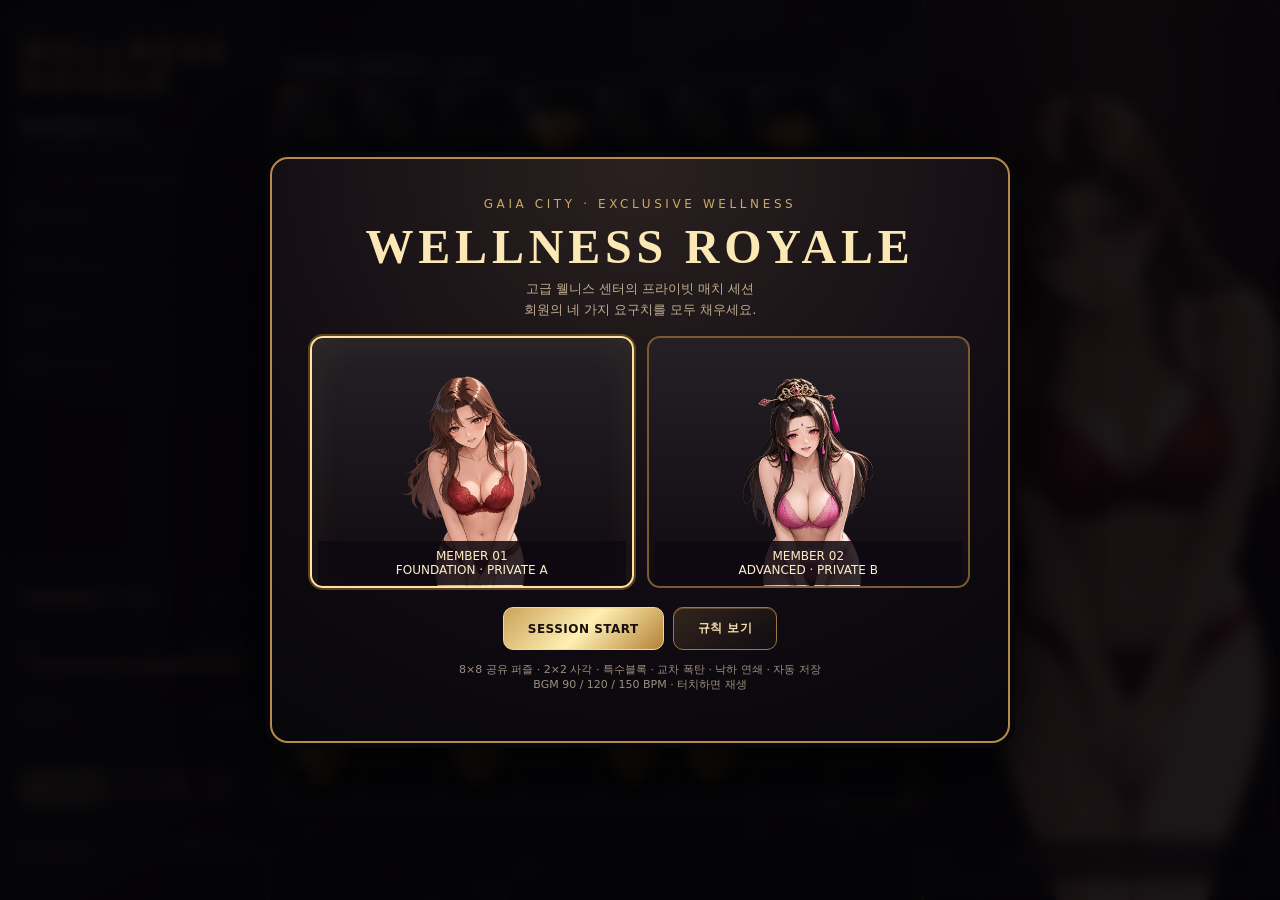
==== index.html @ 06c5abaf "Backup v0.4 complete game, 24 original portrait sheets, gold tile art, audio and handoff" ====
<!doctype html>
<html lang="ko">
<head>
<meta charset="utf-8">
<meta name="viewport" content="width=device-width,initial-scale=1,maximum-scale=1,viewport-fit=cover">
<meta name="theme-color" content="#100d11">
<title>GAIA · WELLNESS ROYALE</title>
<style>
:root{--gold:#e4c58a;--light:#fff0c6;--dim:#aa8a5c;--edge:#6f542f;--dark:#0c090d;--red:#c86162;--green:#66c49b;--frame:url("[data-uri]");font-family:"Noto Sans KR","Malgun Gothic",system-ui,sans-serif;color:var(--light)}
*{box-sizing:border-box;-webkit-tap-highlight-color:transparent}
html,body{margin:0;width:100%;height:100%;overflow:hidden;background:#080609;touch-action:manipulation}
button{font:inherit;color:inherit;cursor:pointer;touch-action:manipulation}
button:disabled{cursor:default;opacity:.42}
#game{height:100dvh;width:100%;max-width:2200px;margin:auto;display:grid;grid-template-areas:"goals board member" "hud board member";grid-template-columns:clamp(205px,21vw,325px) minmax(0,1fr) clamp(245px,28vw,520px);grid-template-rows:minmax(0,62%) minmax(0,38%);gap:0;background:#100c10 url("[data-uri]") center/cover;position:relative;isolation:isolate}
#game:before{content:"";position:absolute;inset:0;z-index:-1;background:linear-gradient(120deg,#0007,#06030811 40%,#0006)}
.goals{grid-area:goals;z-index:3;padding:clamp(12px,1.6vw,28px);background:linear-gradient(90deg,#09080ded,#110d14e5);border-right:1px solid #75532c;overflow:hidden;display:flex;flex-direction:column}
.brand{letter-spacing:.19em;font-weight:900;line-height:1.05;font-size:clamp(20px,2.2vw,35px);color:var(--gold);text-shadow:0 0 24px #a9773240}
.brand small{display:block;letter-spacing:.33em;font-size:clamp(9px,.8vw,12px);margin-bottom:7px;font-weight:500;color:#bc9654}
.memberid{margin:22px 0 4px;color:var(--light);letter-spacing:.11em;font-weight:650;font-size:clamp(12px,1.2vw,18px)}
.rank{font-size:11px;color:var(--dim);letter-spacing:.24em}
.goalsTitle{font-size:11px;letter-spacing:.18em;color:var(--dim);margin:22px 0 10px;border-bottom:1px solid #92704555;padding-bottom:7px}
.goal{margin:0 0 clamp(12px,1.6vh,25px)}
.goalhead{display:flex;align-items:center;justify-content:space-between;font-size:clamp(11px,1vw,15px);margin-bottom:7px}
.goalhead .num{font-size:11px;color:#d6bb87;font-variant-numeric:tabular-nums}
.goalrail{height:clamp(8px,1.15vh,12px);padding:2px;border:1px solid #947344;border-radius:50px;background:#070608;box-shadow:inset 0 2px 5px #000}
.goalfill{height:100%;width:0%;border-radius:99px;transition:width .33s cubic-bezier(.2,.7,.3,1);background:linear-gradient(90deg,#826125,#efcb7a,#ffedaf);box-shadow:0 0 10px #ddaf5970}
.goal[data-kind="1"] .goalfill{background:linear-gradient(90deg,#9b6633,#ffd88d)}
.goal[data-kind="2"] .goalfill{background:linear-gradient(90deg,#804a7b,#d7a7d4)}
.goal[data-kind="3"] .goalfill{background:linear-gradient(90deg,#386d7d,#8de5ed)}
.memberportrait{grid-area:member;position:relative;overflow:hidden;border-left:2px solid #a47b3f;background:radial-gradient(ellipse at 55% 32%,#634c3c 0%,#1a1015 55%,#050508 93%)}
.memberportrait:before{content:"";position:absolute;inset:0;background:repeating-linear-gradient(103deg,transparent 0 85px,#dfb26008 85px 87px),linear-gradient(180deg,#c9a56922,transparent 35%,#0004);pointer-events:none}
.memberportrait:after{content:"";position:absolute;inset:7px;border:1px solid #8a6738;pointer-events:none}
.memberportrait img{position:absolute;bottom:-4%;left:50%;height:95%;max-width:none;transform:translateX(-50%);object-fit:contain;object-position:bottom;filter:drop-shadow(0 8px 24px #0008);transition:filter .14s}
.memberportrait.hit img{animation:react .28s ease-in-out}
.memberportrait .portraitbar{position:absolute;bottom:20px;left:6%;right:6%;padding:12px;background:#0a070bbd;border:1px solid #a57c3e;border-radius:8px;text-align:center;letter-spacing:.2em;font-size:12px;color:var(--gold)}
@keyframes react{0%,100%{transform:translateX(-50%)}35%{transform:translateX(calc(-50% + 9px)) rotate(1deg)}65%{transform:translateX(calc(-50% - 5px))}}
.boardpanel{grid-area:board;min-width:0;min-height:0;z-index:2;display:flex;flex-direction:column;justify-content:center;align-items:center;padding:6px 8px 3px}
.boardtop,.boardbottom{width:min(calc(100dvh - 85px),100%);max-width:900px;display:flex;justify-content:space-between;align-items:center;padding:6px 9px;font-size:clamp(10px,1vw,13px);letter-spacing:.08em;color:#c2a573}
.boardtop strong{font-size:clamp(12px,1.2vw,17px);color:var(--light)}
.boardbox{position:relative;width:min(calc(100dvh - 85px),100%);max-width:900px;aspect-ratio:1;padding:clamp(6px,.65vw,12px);border:4px solid #b18a4b;border-radius:14px;background:linear-gradient(130deg,#3d2b1f,#100b0d 14%,#08070a 86%,#9b7135);box-shadow:inset 0 0 0 3px #1b1212,0 12px 40px #000d,0 0 0 2px #100e10}
#board{width:100%;height:100%;display:grid;grid-template-columns:repeat(8,minmax(0,1fr));grid-template-rows:repeat(8,minmax(0,1fr));gap:1.4px;touch-action:none;user-select:none}
.tile{position:relative;min-width:0;min-height:0;padding:0;border:0;border-radius:9%;display:flex;align-items:center;justify-content:center;outline:0;background:var(--frame) center/100% 100% no-repeat;transition:transform .15s,filter .15s,opacity .16s}
.tile img{display:block;width:78%;height:78%;object-fit:contain;pointer-events:none;filter:drop-shadow(0 2px 2px #000b)}
.tile[data-type="1"] img{width:75%;height:75%}
.tile[data-type="3"] img{width:84%;height:84%}
.tile.selected{filter:brightness(1.32);outline:2px solid #fbe5a3;outline-offset:-4px;transform:scale(.94);z-index:2}
.tile.swapping{filter:brightness(1.45) drop-shadow(0 0 7px #f5c472)}
.tile.clearing{animation:vanish .3s both;filter:brightness(2)}
.tile.appear{animation:popIn .22s ease-out}
@keyframes vanish{70%{transform:scale(1.13);opacity:.7}100%{transform:scale(.2);opacity:0}}
@keyframes popIn{from{transform:translateY(-12px) scale(.85);opacity:.35}to{transform:translateY(0) scale(1);opacity:1}}
.boardbottom{color:#9b8769}
.hud{grid-area:hud;z-index:3;padding:clamp(12px,1.5vw,25px);border-right:1px solid #75532c;background:linear-gradient(135deg,#100d13e8,#0a080dec);display:flex;flex-direction:column;justify-content:space-around;gap:8px}
.trainerHead{display:flex;align-items:center;justify-content:space-between;gap:4px;color:var(--gold);font-weight:800;letter-spacing:.06em}
.trainerHead span{font-size:clamp(11px,1.2vw,16px)}
.trainerHead small{font-size:10px;letter-spacing:0;color:#c3a673;font-weight:500}
.reslabel{display:flex;justify-content:space-between;margin-bottom:4px;color:#e3c69b;font-size:clamp(10px,.95vw,13px)}
.resbar{height:13px;border:1px solid #9c7744;background:#09070b;padding:2px;border-radius:14px}
.resbar>div{width:100%;height:100%;border-radius:14px;background:linear-gradient(90deg,#8f313a,#df8b78);transition:width .3s}
.resbar.energy>div{background:linear-gradient(90deg,#95723d,#ffdfa0)}
.hudcontrols{display:flex;align-items:center;gap:7px;flex-wrap:wrap}
.goldbtn{border:1px solid #9d7842;padding:10px 12px;border-radius:10px;background:linear-gradient(145deg,#33251d,#100c11);color:#f7dfad;box-shadow:inset 0 1px #e7bb6840;font-weight:700;letter-spacing:.04em;font-size:12px}
.goldbtn:active:not(:disabled){transform:scale(.97);filter:brightness(1.2)}
.goldbtn.primary{color:#19100c;background:linear-gradient(135deg,#caa25a,#fff0b3 50%,#b48137);border-color:#f8d49c}
.goldbtn.iconbtn{padding:8px 11px;font-size:16px}
.hudhint{font-size:10px;letter-spacing:.02em;color:#b1a08b;line-height:1.4}
#statuspill{font-size:11px;color:#ddc797;border:1px solid #98784e88;border-radius:60px;padding:6px 10px;background:#0b0910ad;max-width:68%;white-space:nowrap;overflow:hidden;text-overflow:ellipsis}
#fxlayer{position:fixed;inset:0;pointer-events:none;overflow:hidden;z-index:30}
.fly{position:fixed;pointer-events:none;width:52px;height:52px;object-fit:contain;filter:drop-shadow(0 0 8px #fbe2a4c9)}
.burst{position:fixed;pointer-events:none;font-weight:1000;text-shadow:0 0 17px currentColor,1px 2px 2px #000;white-space:nowrap;color:#f2d391;z-index:50}
.burst.impact{font-size:40px;color:#ffe9c6;transform:rotate(-13deg)}
.burst.electric{font-size:65px;color:#affaff}
.burst.healing{font-size:44px;color:#78ffb0}
.burst.heartfx{font-size:57px;color:#ffdb78}
.burst.lipsfx{font-size:44px;color:#ffdaad}
.toast{position:fixed;z-index:44;bottom:10%;left:50%;transform:translateX(-50%);background:#0f0a12e9;border:1px solid #eac788;border-radius:12px;color:#fff0c6;box-shadow:0 5px 22px #0009;padding:12px 18px;text-align:center;font-size:14px;opacity:0;pointer-events:none;transition:opacity .2s}
.toast.show{opacity:1}
.modal{position:fixed;inset:0;z-index:60;display:flex;align-items:center;justify-content:center;padding:14px;background:#050407e8;backdrop-filter:blur(8px)}
.modal.hidden{display:none}
.modalcontent{width:min(740px,96vw);max-height:94dvh;overflow:auto;padding:clamp(18px,3vw,38px);border:2px solid #b48b4c;background:radial-gradient(circle at 50% 0%,#2a211f,#100b12 65%,#070709);border-radius:18px;box-shadow:0 0 0 5px #080609,0 15px 80px #000}
.modalbrand{color:#cbaa65;letter-spacing:.3em;text-align:center;font-size:12px}
.modaltitle{font-size:clamp(26px,4vw,48px);text-align:center;color:#fce8b5;font-family:Georgia,serif;letter-spacing:.1em;margin:8px 0 4px}
.modaldesc{text-align:center;font-size:13px;color:#c1ad91;line-height:1.65;margin:4px 0 16px}
.membercards{display:grid;grid-template-columns:1fr 1fr;gap:13px;margin:13px 0 19px}
.membercard{position:relative;border:2px solid #7a5a32;background:linear-gradient(#242026,#100b11);border-radius:13px;height:clamp(165px,28vh,310px);overflow:hidden;display:flex;align-items:end;justify-content:center;cursor:pointer}
.membercard.sel{border-color:#ffe1a4;box-shadow:0 0 0 2px #5d401d,inset 0 0 40px #efcc3b13}
.membercard img{position:absolute;height:112%;bottom:-26%;max-width:100%;object-fit:contain}
.membercard .caption{position:relative;width:100%;padding:8px 7px;background:#0d0910d8;font-size:12px;z-index:1;text-align:center}
.modalactions{display:flex;flex-wrap:wrap;gap:9px;justify-content:center}
.modalactions .goldbtn{padding:12px 24px}
.tunegrid{display:grid;grid-template-columns:1fr 1fr;gap:13px}
.tunegrid label{display:flex;flex-direction:column;gap:5px;font-size:12px;color:#e5c992}
.tunegrid input,.tunegrid select{width:100%;padding:10px;border:1px solid #84643d;background:#09070b;color:#fff0c6;border-radius:9px;font:inherit}
.smallnote{text-align:center;font-size:11px;color:#9f8f80;margin-top:12px}
@media (orientation:portrait){
#game{grid-template-areas:"member" "board" "hud";grid-template-columns:minmax(0,1fr);grid-template-rows:minmax(150px,28dvh) minmax(0,1fr) minmax(125px,18dvh);background:#100c10 url("[data-uri]") center/cover}
.memberportrait{border:0;border-bottom:2px solid #b18a4b;overflow:hidden}
.memberportrait img{height:163%;left:auto;right:-8%;bottom:-45%;transform:none}
.memberportrait.hit img{animation:reactPortrait .28s ease-in-out}
@keyframes reactPortrait{0%,100%{transform:translateX(0)}40%{transform:translateX(7px) rotate(1deg)}}
.memberportrait .portraitbar{display:none}
.goals{position:absolute;left:6px;top:7px;width:54%;height:calc(28dvh - 15px);padding:8px 9px;z-index:5;border-radius:12px;border:1px solid #a5824b99;box-shadow:0 5px 20px #0005;background:linear-gradient(95deg,#0a080fdf,#0a080fc9);overflow:hidden}
.brand{font-size:14px}.brand small{font-size:8px;margin-bottom:4px}.memberid{margin:7px 0 2px;font-size:10px}.rank{font-size:8px}.goalsTitle{margin:7px 0 5px;padding-bottom:3px;font-size:8px}
.goal{margin-bottom:4px}.goalhead{font-size:9px;margin-bottom:2px}.goalhead .num{font-size:9px}.goalrail{height:7px;padding:1px}
.boardpanel{padding:2px 7px;justify-content:center}
.boardtop,.boardbottom{width:min(calc(100vw - 8px),calc(54dvh - 8px));padding:2px 5px;font-size:10px}
.boardtop strong{font-size:11px}
.boardbox{width:min(calc(100vw - 8px),calc(54dvh - 8px));padding:4px;border-width:3px;border-radius:8px}
#board{gap:.75px}
.hud{border:0;border-top:2px solid #95713e;display:grid;grid-template-columns:1fr 1fr;grid-template-rows:auto auto auto;gap:5px 12px;padding:9px 13px 10px;background:#0c090eea}
.trainerHead{grid-column:1/3;font-size:13px}.trainerHead small{font-size:9px}
.resource.hpResource{grid-column:1}.resource.enResource{grid-column:2}
.reslabel{font-size:10px}.resbar{height:10px}
.hudcontrols{grid-column:1/3;justify-content:space-between;gap:5px}
.hudcontrols .goldbtn{padding:7px 11px;font-size:11px}
.hudcontrols .goldbtn.iconbtn{font-size:13px}
.hudhint{display:none}
.modalcontent{padding:17px 12px}
.membercard{height:min(25dvh,225px)}
}
@media (max-height:650px) and (orientation:landscape){
.goals{padding:9px 12px}.brand{font-size:18px}.brand small{font-size:8px}.memberid{margin:9px 0 2px}.goalsTitle{margin:8px 0 6px}.goal{margin-bottom:7px}.goalrail{height:7px}
.hud{padding:8px 12px;gap:4px}.hudhint{display:none}
.boardbox{width:min(calc(100dvh - 56px),100%)}
.boardtop,.boardbottom{width:min(calc(100dvh - 56px),100%);padding:2px 7px}
}
/* v0.2 polish: the tile's entire metal/obsidian surface is generated artwork. */
:root{--frame:url("[data-uri]");--gold:#e5c17c;--light:#ffedc6}
.boardbox{border:2px solid #d5a65d;padding:5px;background:linear-gradient(140deg,#705025,#0e0b0d 9%,#070609 89%,#644b26);box-shadow:0 4px 34px #000c,inset 0 0 0 2px #100b0b}
#board{gap:1.3px}
.tile{border:0!important;border-radius:7%;overflow:visible;background:var(--frame) center/100% 100% no-repeat!important;box-shadow:none!important;transition:filter .16s!important}
.tile img{width:73%!important;height:73%!important;object-fit:contain;filter:drop-shadow(0 1px 1px #000d)!important}
.tile[data-type="0"] img{width:77%!important;height:77%!important}
.tile[data-type="1"] img{width:70%!important;height:70%!important}
.tile[data-type="2"] img{width:77%!important;height:77%!important}
.tile[data-type="3"] img{width:75%!important;height:75%!important}
.tile[data-type="4"] img{width:71%!important;height:71%!important}
.tile.selected{outline:2px solid #fff7d1!important;outline-offset:-4px;filter:brightness(1.34) drop-shadow(0 0 8px #f5d493)!important;z-index:4}
.tile.specialTile{filter:drop-shadow(0 0 6px #efd17cbb)}
.specialBadge{position:absolute;right:4%;bottom:3%;min-width:27%;height:27%;border-radius:50%;font-weight:1000;font-size:clamp(12px,2.6vh,23px);display:flex;align-items:center;justify-content:center;color:#fff3b4;text-shadow:0 0 5px #ffe5a8,0 2px 3px #000;pointer-events:none;z-index:2}
.tile.specialTile .specialBadge{background:radial-gradient(circle,#9c6034bb,#4a2712cc);border:1px solid #e6bd75;box-shadow:0 0 7px #b87a37aa}
.tile.clearing{animation:gaiaShatter .27s cubic-bezier(.38,.1,.5,1) forwards!important;z-index:9}
@keyframes gaiaShatter{0%{transform:scale(1);opacity:1}40%{transform:scale(1.13) rotate(2deg);filter:brightness(2.2)}100%{transform:scale(.15) rotate(-11deg);opacity:0}}
.goalEnglish{font-size:.79em;color:#92795d;letter-spacing:.02em}
.boardtop strong{letter-spacing:.12em}
.goals,.hud{backdrop-filter:blur(5px)}
.memberportrait img{will-change:transform,opacity;max-height:none}
.memberportrait.hit img{animation:react .33s cubic-bezier(.26,.65,.4,1)}
.fly{width:46px;height:46px}
.burst{z-index:50;pointer-events:none}
.burst.heartfx,.burst.electric,.burst.healing{filter:drop-shadow(0 0 8px currentColor)}
@media (orientation:portrait){
  #game{grid-template-rows:minmax(155px,27dvh) minmax(0,1fr) minmax(118px,18dvh)}
  .goals{height:calc(27dvh - 13px);width:53%;padding:8px;background:linear-gradient(100deg,#0a070eea,#0c0915c9)}
  .memberportrait img{height:177%;right:-8%;bottom:-75%}
  .boardbox{width:min(calc(100vw - 7px),calc(54dvh - 4px));padding:3px}
  #board{gap:.9px}
  .boardpanel{padding:0 2px}
  .boardtop,.boardbottom{width:min(calc(100vw - 7px),calc(54dvh - 4px))}
  .goal{margin-bottom:4px}
  .goalEnglish{display:none}
  .specialBadge{font-size:clamp(11px,2.5vh,19px)}
}
@media (orientation:landscape) and (max-height:550px){
  .boardbox{width:min(calc(100dvh - 52px),100%)}
  .boardtop,.boardbottom{width:min(calc(100dvh - 52px),100%)}
  .memberportrait img{height:96%;bottom:-6%}
  .specialBadge{font-size:13px}
}
@media (prefers-reduced-motion:reduce){.tile.clearing{animation:none!important;opacity:.3}.goalfill{transition:none}}

/* v0.3 responsive correction: the square board never escapes its own grid row. */
.boardbox{isolation:isolate;transform-origin:50% 50%}
#boardFx{position:absolute;inset:0;width:100%;height:100%;display:block;pointer-events:none;z-index:30;border-radius:inherit}
.tile.quickClear{opacity:.06!important;transition:opacity .14s ease-out!important}
.tile.clearing{filter:none!important}
.boardbox.blastPulse{animation:boardPunch .34s cubic-bezier(.17,.76,.38,1)}
@keyframes boardPunch{0%{transform:scale(1);filter:brightness(1)}20%{transform:scale(1.035);filter:brightness(1.28)}52%{transform:scale(1.012);filter:brightness(1.1)}100%{transform:scale(1);filter:brightness(1)}}
@media (orientation:portrait){
  #game{grid-template-rows:minmax(200px,20dvh) minmax(0,1fr) minmax(130px,14dvh)}
  .memberportrait img{height:185%;right:11%;bottom:-85%;max-width:none}
  .goals{height:calc(max(200px,20dvh) - 12px);width:54%;padding:7px 9px;top:6px;left:6px}
  .brand{font-size:clamp(11px,1.65dvh,15px)}
  .brand small{font-size:8px}
  .memberid{margin:5px 0 1px;font-size:10px}
  .rank{font-size:8px}
  .goalsTitle{margin:6px 0 4px;font-size:8px}
  .goal{margin-bottom:clamp(2px,.55dvh,5px)}
  .goalhead{font-size:clamp(8px,.94dvh,10px);margin-bottom:2px}
  .goalhead .num{font-size:clamp(8px,.94dvh,10px)}
  .goalrail{height:7px}
  .boardpanel{min-height:0;overflow:hidden;justify-content:center;padding:0 2px}
  .boardbox{flex:0 0 auto;width:min(calc(100vw - 8px),calc(66dvh - 39px));height:min(calc(100vw - 8px),calc(66dvh - 39px));max-width:100%;max-height:calc(100% - 37px);aspect-ratio:1;padding:3px}
  .boardtop,.boardbottom{flex:0 0 auto;width:min(calc(100vw - 8px),calc(66dvh - 39px));padding:2px 4px;min-height:16px}
  .hud{padding:6px 12px max(7px,env(safe-area-inset-bottom));gap:4px;grid-template-rows:auto auto auto}
  .trainerHead{font-size:12px}.trainerHead small{font-size:9px}
  .reslabel{font-size:10px;margin-bottom:3px}.resbar{height:9px}
  .hudcontrols{align-items:center;gap:4px}
  .hudcontrols .goldbtn{padding:6px 9px;font-size:11px}
  .hudcontrols .goldbtn.iconbtn{font-size:13px;padding:6px 10px}
}
@media (orientation:portrait) and (max-height:620px){
  #game{grid-template-rows:minmax(132px,23dvh) minmax(0,1fr) 118px}
  .goals{height:calc(23dvh - 12px)}
  .boardbox,.boardtop,.boardbottom{width:min(calc(100vw - 8px),calc(77dvh - 160px))}
  .boardbox{height:min(calc(100vw - 8px),calc(77dvh - 160px))}
}
@media (orientation:portrait) and (max-width:540px){
  .memberportrait img{height:145%;right:2%;bottom:-57%}
  .goals{width:55%}
}
@media (prefers-reduced-motion:reduce){.boardbox.blastPulse{animation:none}}

</style>
</head>
<body>
<div id="game">
  <section class="memberportrait" id="portraitPanel">
    <img id="portrait" src="[data-uri]" alt="회원 초상화">
    <div class="portraitbar" id="portraitTitle">PRIVATE MEMBER · 01</div>
  </section>
  <aside class="goals">
    <div class="brand"><small>GAIA CITY · PRIVATE CLUB</small>WELLNESS<br>ROYALE</div>
    <div class="memberid" id="memberName">MEMBER 01</div>
    <div class="rank" id="memberRank">PRIVATE SESSION · A</div>
    <div class="goalsTitle">SESSION REQUIREMENTS</div>
    <div id="goalRows"></div>
  </aside>
  <main class="boardpanel">
    <div class="boardtop"><strong>ROYAL MATCH · 8×8</strong><span id="turnLabel">YOUR TURN</span></div>
    <div class="boardbox"><div id="board" role="grid" aria-label="8×8 매치 퍼즐"></div></div>
    <div class="boardbottom"><span id="moveLabel">TURN 00</span><span id="statuspill">블록을 밀어서 3개 연결</span></div>
  </main>
  <footer class="hud">
    <div class="trainerHead"><span>TRAINER <b id="trainerLevel">Lv.01</b></span><small id="xpLabel">XP 0 / 80</small></div>
    <div class="resource hpResource">
      <div class="reslabel"><span>HP</span><span id="hpText">120 / 120</span></div><div class="resbar"><div id="hpFill"></div></div>
    </div>
    <div class="resource enResource">
      <div class="reslabel"><span>ENERGY</span><span id="energyText">0 / 60</span></div><div class="resbar energy"><div id="energyFill"></div></div>
    </div>
    <div class="hudcontrols">
      <button class="goldbtn primary" id="boostBtn" type="button">✦ 강화 <span id="boostState">60</span></button>
      <button class="goldbtn iconbtn" id="soundBtn" type="button" title="소리">♪</button>
      <button class="goldbtn iconbtn" id="restartBtn" type="button" title="재시작">↻</button>
      <button class="goldbtn iconbtn" id="settingsBtn" type="button" title="설정">⚙</button>
    </div>
    <div class="hudhint">대각선 이동 불가 · 3개 이상 매치 · 플레이어와 AI가 한 수씩 교대</div>
  </footer>
</div>
<div id="fxlayer"></div>
<div class="toast" id="toast"></div>
<div class="modal" id="modal"><div class="modalcontent" id="modalContent"></div></div>
<script>
/* GAIA Match Engine v0.2 — pure rules shared by the browser and Node tests.
   References: MoonSun Pang's square/cross/4/5 rules and MoonFlo's special combinations. */
const GaiaEngine = (() => {
  const N = 8, SIZE = 64, KINDS = 5;
  const rand = n => Math.floor(Math.random() * n);
  const rc = i => [Math.floor(i / N), i % N];
  const ix = (r, c) => r * N + c;
  const inside = (r, c) => r >= 0 && r < N && c >= 0 && c < N;
  function adjacent(a, b) { if(a<0||b<0||a>=SIZE||b>=SIZE)return false; const [r,c]=rc(a),[y,x]=rc(b); return Math.abs(r-y)+Math.abs(c-x)===1; }
  function swap(b, a, c) { [b[a], b[c]]=[b[c], b[a]]; }

  function scan(board, preferred = []) {
    const patterns=[];
    for(let r=0;r<N;r++) for(let c=0;c<N;){
      const t=board[ix(r,c)]; let end=c+1;
      while(end<N && t>=0 && board[ix(r,end)]===t)end++;
      if(t>=0&&end-c>=3)patterns.push({dir:'row',indices:Array.from({length:end-c},(_,i)=>ix(r,c+i))});
      c=end;
    }
    for(let c=0;c<N;c++) for(let r=0;r<N;){
      const t=board[ix(r,c)]; let end=r+1;
      while(end<N && t>=0 && board[ix(end,c)]===t)end++;
      if(t>=0&&end-r>=3)patterns.push({dir:'col',indices:Array.from({length:end-r},(_,i)=>ix(r+i,c))});
      r=end;
    }
    // MoonSun Pang's 2×2 square match: meaningful even without a 3-in-a-row.
    for(let r=0;r<N-1;r++)for(let c=0;c<N-1;c++){
      const a=ix(r,c),t=board[a];
      if(t>=0&&board[a+1]===t&&board[a+N]===t&&board[a+N+1]===t)
        patterns.push({dir:'square',indices:[a,a+1,a+N,a+N+1]});
    }
    const groups=[];
    for(const p of patterns){
      let group={set:new Set(p.indices),patterns:[p]};
      // Repeat until transitive intersections are merged as well.
      let merged=true;
      while(merged){merged=false;for(let j=groups.length-1;j>=0;j--){
        if([...groups[j].set].some(x=>group.set.has(x))){
          for(const x of groups[j].set)group.set.add(x);
          group.patterns.push(...groups[j].patterns);groups.splice(j,1);merged=true;
        }
      }}
      groups.push(group);
    }
    const created=[],indices=new Set();
    for(const g of groups){
      for(const i of g.set)indices.add(i);
      const five=g.patterns.find(p=>p.dir!=='square'&&p.indices.length>=5);
      const row=g.patterns.find(p=>p.dir==='row'),col=g.patterns.find(p=>p.dir==='col');
      const four=g.patterns.find(p=>p.dir!=='square'&&p.indices.length===4);
      const square=g.patterns.find(p=>p.dir==='square');
      const kind=five?'orb':row&&col?'bomb':four?four.dir:square?'star':null;
      if(!kind)continue;
      const at=preferred.find(i=>g.set.has(i))??[...g.set][Math.floor(g.set.size/2)];
      created.push({at,kind,type:board[at]});
    }
    return {indices:[...indices],created,groups:groups.map(g=>({indices:[...g.set],patterns:g.patterns}))};
  }
  function legalMoves(board,specials=Array(SIZE).fill(null)){
    const out=[];
    for(let a=0;a<SIZE;a++)for(const b of [a+1,a+N]){
      if(!adjacent(a,b))continue;
      swap(board,a,b);const match=scan(board,[b,a]);swap(board,a,b);
      if(match.indices.length||specials[a]||specials[b])out.push({a,b,size:match.indices.length,
        special:!!(specials[a]||specials[b]),made:match.created.length});
    }
    return out;
  }
  function newBoard(){
    for(let attempts=0;attempts<100;attempts++){
      const b=Array(SIZE).fill(-1);
      for(let r=0;r<N;r++)for(let c=0;c<N;c++){
        const options=[];for(let t=0;t<KINDS;t++){
          if(c>=2&&b[ix(r,c-1)]===t&&b[ix(r,c-2)]===t)continue;
          if(r>=2&&b[ix(r-1,c)]===t&&b[ix(r-2,c)]===t)continue;
          if(r>=1&&c>=1&&b[ix(r-1,c-1)]===t&&b[ix(r-1,c)]===t&&b[ix(r,c-1)]===t)continue;
          options.push(t);
        }
        b[ix(r,c)]=options[rand(options.length)];
      }
      if(legalMoves(b).length)return b;
    }
    throw Error('failed to generate playable board');
  }
  function addLine(out,r,c,kind,half=0){
    for(let d=-half;d<=half;d++)for(let i=0;i<N;i++){
      const y=kind==='row'?r+d:i,x=kind==='row'?i:c+d;
      if(inside(y,x))out.add(ix(y,x));
    }
  }
  function addArea(out,r,c,rad){
    for(let y=r-rad;y<=r+rad;y++)for(let x=c-rad;x<=c+rad;x++)if(inside(y,x))out.add(ix(y,x));
  }
  function effects(board,specials,swapped,matched){
    const hit=new Set(matched.indices),created=new Map(matched.created.map(s=>[s.at,s]));
    const fired=new Set(),combos=[];
    if(swapped&&swapped.length===2){
      const [a,b]=swapped,sa=specials[a],sb=specials[b];
      if(sa||sb){
        hit.add(a);hit.add(b);
        if(sa&&sb){
          combos.push(sa+'+'+sb);
          if(sa==='orb'||sb==='orb'){
            for(let i=0;i<SIZE;i++)hit.add(i);
          }else if(sa==='bomb'&&sb==='bomb'){
            const [r,c]=rc(b);addArea(hit,r,c,3);
          }else if(['row','col'].includes(sa)&&['row','col'].includes(sb)){
            const [r,c]=rc(b);
            if(sa===sb){const [ar,ac]=rc(a);addLine(hit,ar,ac,sa);addLine(hit,r,c,sb);}
            else{addLine(hit,r,c,'row');addLine(hit,r,c,'col');}
          }else if(['row','col'].includes(sa)||['row','col'].includes(sb)){
            const dir=['row','col'].includes(sa)?sa:sb,[r,c]=rc(b);
            addLine(hit,r,c,dir,sa==='bomb'||sb==='bomb'?2:1);addArea(hit,r,c,1);
          }else{const [r,c]=rc(b);addArea(hit,r,c,2);}
          fired.add(a);fired.add(b);
        }else if(sa==='orb'||sb==='orb'){
          const t=sa?board[b]:board[a];
          for(let i=0;i<SIZE;i++)if(board[i]===t)hit.add(i);
        }
      }
    }
    const queue=[...hit];
    for(let q=0;q<queue.length;q++){
      const pos=queue[q],sp=specials[pos];
      if(!sp||fired.has(pos))continue;
      fired.add(pos);
      const before=hit.size,[r,c]=rc(pos);
      if(sp==='row'||sp==='col')addLine(hit,r,c,sp);
      if(sp==='star')addArea(hit,r,c,1);
      if(sp==='bomb')addArea(hit,r,c,2);
      if(sp==='orb')for(let i=0;i<SIZE;i++)if(board[i]===board[pos])hit.add(i);
      if(hit.size>before)for(const i of hit)if(!queue.includes(i))queue.push(i);
    }
    for(const at of created.keys())if(!fired.has(at))hit.delete(at);
    return {hit:[...hit],created:[...created.values()].filter(s=>!fired.has(s.at)),fired:[...fired],combos};
  }
  function applyClear(board,specials,result){
    const values=[0,0,0,0,0];
    for(const i of result.hit){if(board[i]>=0)values[board[i]]++;board[i]=-1;specials[i]=null;}
    for(const s of result.created){board[s.at]=s.type;specials[s.at]=s.kind;}
    return values;
  }
  function gravity(board,specials){
    const falls=[];
    for(let c=0;c<N;c++){
      let dest=N-1;
      for(let r=N-1;r>=0;r--){const from=ix(r,c);if(board[from]<0)continue;
        const to=ix(dest,c);if(from!==to){board[to]=board[from];specials[to]=specials[from];
          board[from]=-1;specials[from]=null;falls.push({to,from});}
        dest--;
      }
      for(let r=dest;r>=0;r--){const to=ix(r,c);board[to]=rand(KINDS);specials[to]=null;
        falls.push({to,from:ix(r-(dest+1),c)});}
    }
    return falls;
  }
  return {N,SIZE,KINDS,rc,ix,adjacent,swap,scan,legalMoves,newBoard,effects,applyClear,gravity};
})();
if(typeof module!=='undefined'&&module.exports)module.exports=GaiaEngine;

/* MoonSun Pang-inspired lightweight 2D canvas FX: beams, shockwaves and glass.
 * Independent from the 64 persistent DOM tiles; no per-frame DOM mutation.
 * Maximum 72 debris particles, capped mobile DPR, one RAF only while active. */
function createGaiaBoardFx(boardEl){
  const palette=['#efc47b','#f9d993','#ecb9e8','#9be0ee','#8cf3b3'];
  const reduce=()=>typeof matchMedia==='function'&&matchMedia('(prefers-reduced-motion: reduce)').matches;
  let box=null,canvas=null,ctx=null,raf=0,dpr=1,w=0,h=0;
  const events=[];
  const now=()=>typeof performance!=='undefined'?performance.now():Date.now();
  function setup(){
    if(reduce())return false;
    box=boardEl.parentElement;
    if(!box)return false;
    if(!canvas){
      canvas=document.createElement('canvas');canvas.id='boardFx';canvas.setAttribute('aria-hidden','true');
      box.append(canvas);
      ctx=canvas.getContext?.('2d',{alpha:true,desynchronized:true});
    }
    if(!ctx)return false;
    const rect=box.getBoundingClientRect();
    const scale=Math.min(window.devicePixelRatio||1,matchMedia('(pointer:coarse)').matches?1.1:1.5);
    if(rect.width!==w||rect.height!==h||scale!==dpr){
      w=rect.width;h=rect.height;dpr=scale;
      canvas.width=Math.max(1,Math.round(w*dpr));canvas.height=Math.max(1,Math.round(h*dpr));
      ctx.setTransform(dpr,0,0,dpr,0,0);
    }
    return true;
  }
  function tile(i){
    const cell=boardEl.children[i],r=cell?.getBoundingClientRect(),outer=box?.getBoundingClientRect();
    if(!r||!outer)return {x:w*.5,y:h*.5,size:w/8};
    return {x:r.left-outer.left+r.width/2,y:r.top-outer.top+r.height/2,size:Math.min(r.width,r.height)};
  }
  function event(duration,draw){
    if(!setup())return;
    events.push({start:now(),duration,draw});
    if(events.length>16)events.splice(0,events.length-16);
    if(!raf)raf=requestAnimationFrame(frame);
  }
  function frame(time){
    raf=0;if(!ctx)return;
    ctx.clearRect(0,0,w,h);
    const live=[];
    for(const e of events){
      const p=(time-e.start)/e.duration;
      if(p<1){e.draw(ctx,Math.max(0,p));live.push(e);}
    }
    events.length=0;events.push(...live);
    if(events.length)raf=requestAnimationFrame(frame);
  }
  function clear(){
    events.length=0;if(raf)cancelAnimationFrame(raf);raf=0;
    if(ctx)ctx.clearRect(0,0,w,h);
    box?.classList.remove('blastPulse');
  }
  function shards(cells){
    if(!setup()||!cells?.length)return;
    // Limit the material, NOT the number of matched tiles. Spread sampling over all tiles.
    const sample=cells.length>24?cells.filter((_,i)=>i%Math.ceil(cells.length/24)===0):cells;
    const pieces=[];
    for(const cell of sample){
      const p=tile(cell.index),count=3;
      for(let j=0;j<count;j++){
        const angle=Math.random()*Math.PI*2,speed=p.size*(.35+Math.random()*.6),sz=p.size*(.045+Math.random()*.046);
        pieces.push({x:p.x,y:p.y,vx:Math.cos(angle)*speed,vy:Math.sin(angle)*speed-.2*p.size,
          rot:Math.random()*5,spin:(Math.random()-.5)*6,sz,color:j===0?'#fff9d6':palette[cell.type]||'#f2d8a6'});
      }
    }
    event(480,(c,t)=>{
      c.save();c.globalCompositeOperation='lighter';
      for(const p of pieces){
        const alpha=(1-t)*.85;
        c.save();c.translate(p.x+p.vx*t,p.y+p.vy*t+p.sz*4*t*t);
        c.rotate(p.rot+p.spin*t);c.globalAlpha=alpha;c.fillStyle=p.color;
        c.beginPath();c.moveTo(0,-p.sz);c.lineTo(p.sz*.8,p.sz*.5);c.lineTo(-p.sz*.75,p.sz*.35);c.closePath();c.fill();
        c.restore();
      }
      c.restore();
    });
  }
  function laser(at,kind,large=false){
    if(!setup()||!['row','col'].includes(kind))return;
    const p=tile(at),horizontal=kind==='row';
    const first=tile(horizontal?Math.floor(at/8)*8:at%8);
    const last=tile(horizontal?Math.floor(at/8)*8+7:56+at%8);
    const x1=horizontal?first.x:first.x,y1=horizontal?p.y:first.y;
    const x2=horizontal?last.x:last.x,y2=horizontal?p.y:last.y;
    const duration=large?730:510;
    event(duration,(c,t)=>{
      const fade=Math.pow(1-t,.7),surge=Math.min(1,t*7),width=p.size*(large?.84:.39);
      c.save();c.globalCompositeOperation='lighter';c.lineCap='round';
      const layers=[[width,.18,'#e4b45d'],[width*.46,.7,large?'#ffca7a':'#ffdb9d'],[Math.max(2,width*.12),.98,'#fffdf0']];
      for(const [weight,a,color] of layers){
        c.globalAlpha=a*fade*surge;c.strokeStyle=color;c.lineWidth=weight;
        c.beginPath();c.moveTo(x1,y1);c.lineTo(x2,y2);c.stroke();
      }
      if(large){
        for(const offset of [-width*.29,width*.29]){
          c.globalAlpha=fade*.62;c.lineWidth=1.7;c.strokeStyle='#fff8cf';
          c.beginPath();c.moveTo(x1+(horizontal?0:offset),y1+(horizontal?offset:0));
          c.lineTo(x2+(horizontal?0:offset),y2+(horizontal?offset:0));c.stroke();
        }
        // Run five bright particles along the central beam without sprites or DOM overlays.
        for(let n=0;n<6;n++){
          const u=(n/6+t*1.7)%1,x=x1+(x2-x1)*u,y=y1+(y2-y1)*u;
          c.globalAlpha=fade*.95;c.fillStyle=n%2?'#fff':'#ffe4a0';
          c.beginPath();c.arc(x,y,Math.max(1.5,width*.065),0,Math.PI*2);c.fill();
        }
      }
      c.restore();
    });
  }
  function blast(at,large=false){
    if(!setup())return;
    const p=tile(at),radius=p.size*(large?3.5:2.0),duration=large?800:640;
    if(large&&box){
      box.classList.remove('blastPulse');void box.offsetWidth;box.classList.add('blastPulse');
      setTimeout(()=>box?.classList.remove('blastPulse'),360);
    }
    event(duration,(c,t)=>{
      const expand=1-Math.pow(1-Math.min(1,t*1.25),3),fade=Math.pow(1-t,1.5);
      c.save();c.globalCompositeOperation='lighter';
      c.globalAlpha=fade*(large?.42:.26);c.fillStyle='#ffd57d';
      c.beginPath();c.arc(p.x,p.y,radius*.7*expand,0,Math.PI*2);c.fill();
      for(let i=0;i<(large?3:2);i++){
        const u=Math.max(0,(t-i*.095)/(1-i*.095));
        c.globalAlpha=(1-u)*(large?.96:.72);c.strokeStyle=i===1?'#fffdf6':'#ffc86b';
        c.lineWidth=Math.max(1,p.size*(large?.12:.08)*(1-u*.7));
        c.beginPath();c.arc(p.x,p.y,p.size*.12+radius*u,0,Math.PI*2);c.stroke();
      }
      const rays=large?22:12;
      for(let i=0;i<rays;i++){
        const a=i/rays*Math.PI*2,r1=p.size*.25,r2=radius*(.3+.75*expand);
        c.globalAlpha=fade*.82;c.strokeStyle=i%3===0?'#fff9da':'#e9ac58';c.lineWidth=Math.max(1.2,p.size*.038*(1-t));
        c.beginPath();c.moveTo(p.x+Math.cos(a)*r1,p.y+Math.sin(a)*r1);
        c.lineTo(p.x+Math.cos(a)*r2,p.y+Math.sin(a)*r2);c.stroke();
      }
      c.restore();
    });
  }
  function orb(at){
    if(!setup())return;
    laser(at,'row',true);laser(at,'col',true);
    event(650,(c,t)=>{
      const p=tile(at);c.save();c.globalAlpha=(1-t)*.82;c.strokeStyle='#fff4a7';
      c.lineWidth=Math.max(1.5,p.size*.13*(1-t));c.beginPath();
      c.arc(p.x,p.y,p.size*.3+p.size*3.3*t,0,Math.PI*2);c.stroke();c.restore();
    });
  }
  return {clear,shards,laser,blast,orb};
}

/* GAIA ROYALE v0.4: offline soundtrack and short recorded SFX.
   Audio files are embedded as data URIs by build-gaia-v04.mjs. */
const GaiaAudio=(()=>{
 'use strict';
 const tracks={menu:'[data-uri]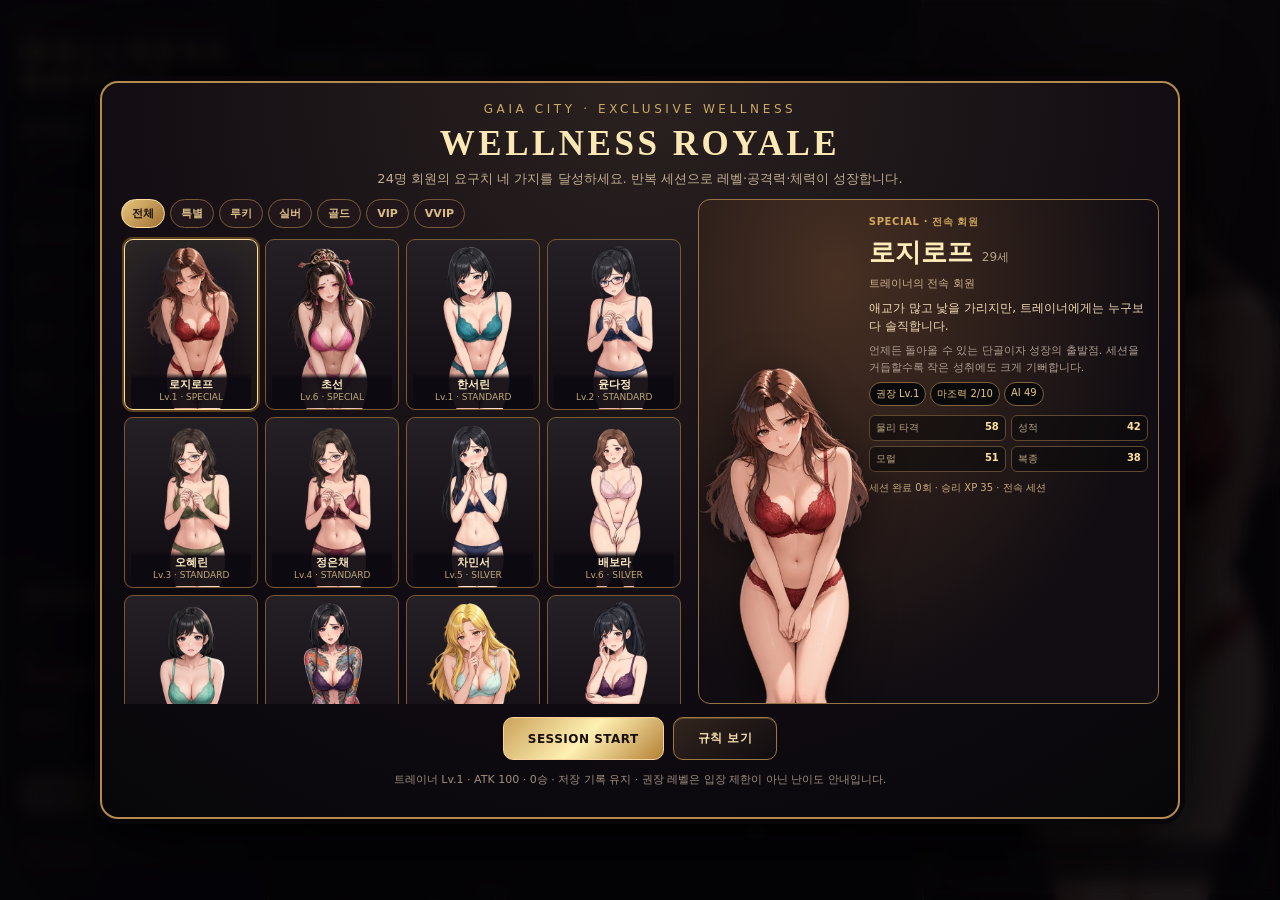
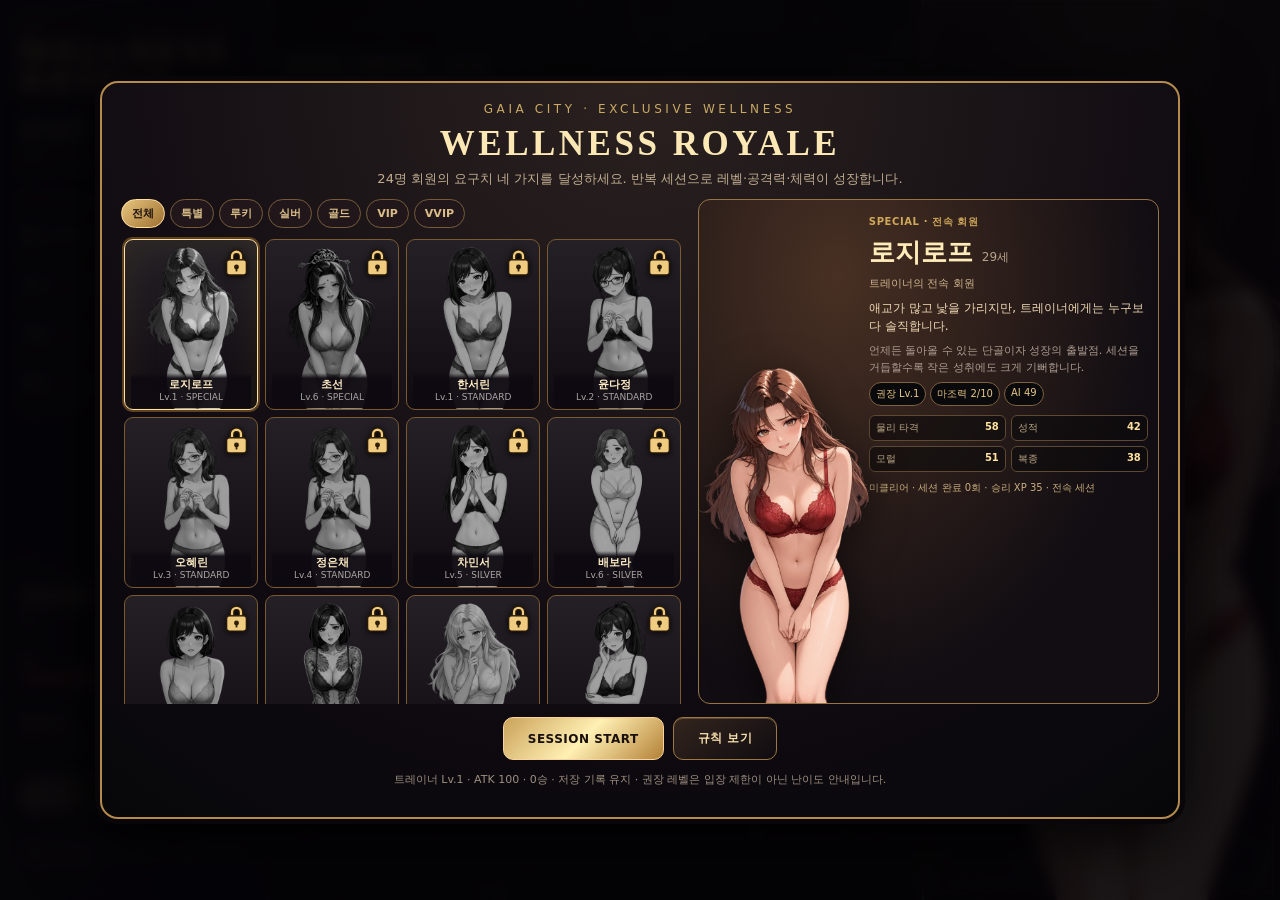
